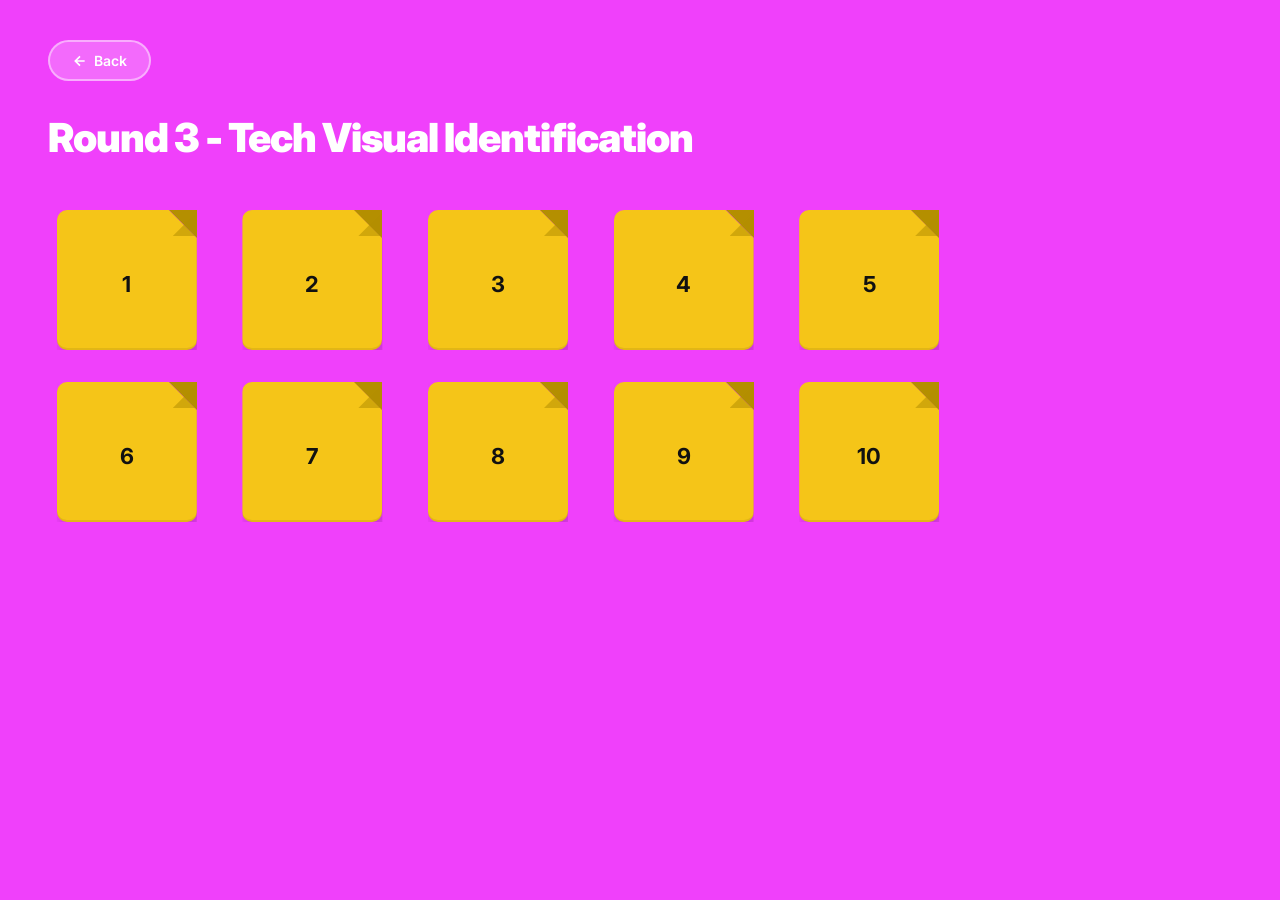
==== round3.html @ cc2d7a42 "Initial Commit" ====
<!DOCTYPE html>
<html lang="en">

<head>
    <meta charset="UTF-8" />
    <meta name="viewport" content="width=device-width, initial-scale=1.0" />

    <!-- SEO -->
    <title>Round 3 — Women's Day Celebration</title>
    <meta name="description"
        content="Round 3 entries for the Women's Day Celebration. Click any folder to view the entry image." />

    <!-- Shared stylesheet -->
    <link rel="stylesheet" href="css/styles.css" />

    <style>
        code {
            background: #f0f0f0;
            border-radius: 4px;
            padding: 2px 6px;
            font-size: 12px;
            color: #555;
        }
    </style>
</head>

<body>

    <!-- ================================================================
     ROUND 3 PAGE
     Identical structure to round2.html — only the data-round and
     data-label attributes differ, so the JS loads different images.
================================================================ -->
    <main class="round-page">

        <!-- ── Back link to hero page ── -->
        <a href="index.html" class="back-btn" aria-label="Back to home">
            <svg width="16" height="16" viewBox="0 0 24 24" fill="none" stroke="currentColor" stroke-width="2.5"
                aria-hidden="true">
                <path d="M19 12H5M12 19l-7-7 7-7" />
            </svg>
            Back
        </a>

        <!-- ── Page heading ── -->
        <h1 class="round-title" style="font-size: 40px; color: white;">Round 3 - Tech Visual Identification</h1>

        <!--
    ── Folder grid ──
    data-round : subfolder name inside /images/  (images/round3/)
    data-label : used in the lightbox header label
  -->
        <div class="folders-grid" id="folders-grid" data-round="round3" data-label="Round 3" role="list"
            aria-label="Round 3 participant entries">
            <!-- Folder cards are injected here by js/main.js -->
        </div>

    </main>

    <!-- Shared JS: renders folders + drives the lightbox -->
    <script src="js/main.js"></script>

</body>

</html>
---- css/styles.css ----
/* ============================================================
   Women's Day Celebration — Shared Styles
   All pages import this file for consistent look & feel.
   ============================================================ */

/* ---------- Google Font Import ---------- */
@import url('https://fonts.googleapis.com/css2?family=Inter:wght@400;600;700;900&display=swap');

/* ---------- CSS Reset & Base ---------- */
*,
*::before,
*::after {
  box-sizing: border-box;
  margin: 0;
  padding: 0;
}

:root {
  /* Brand colours extracted from the design */
  --magenta: #f040fb;
  /* vivid pink-magenta background */
  --magenta-dark: #c800d4;
  /* darker shade for depth */
  --folder-gold: #f5c518;
  /* golden yellow for folder icons */
  --folder-shadow: #d4a800;
  /* folder shadow / fold colour */
  --white: #ffffff;
  --black: #111111;
  --purple-deep: #4a1068;
  /* deep purple accent */
  --purple-mid: #7b2d9e;
  --btn-purple: #7c3aed;
  /* navigation button purple */
  --btn-hover: #5b21b6;
}

html,
body {
  height: 100%;
  font-family: 'Inter', sans-serif;
}

/* ============================================================
   HERO PAGE  (index.html)
   ============================================================ */

/* Full-viewport magenta hero */
.hero-page {
  min-height: 100vh;
  background-color: var(--magenta);
  display: flex;
  flex-direction: column;
  position: relative;
  overflow: hidden;
}

/* ---------- Scattered polaroid-frame decorations ---------- */
.decorations {
  position: absolute;
  inset: 0;
  pointer-events: none;
  z-index: 0;
}

/* Each .dot is a small rounded square tilted at various angles */
.dot {
  position: absolute;
  width: 48px;
  height: 48px;
  border: 3px solid rgba(255 255 255 / 0.35);
  border-radius: 6px;
  background: transparent;
}

/* ---------- Top navigation bar ---------- */
.navbar {
  position: relative;
  z-index: 10;
  display: flex;
  align-items: center;
  gap: 12px;
  padding: 28px 48px;
}

/* Conference Room stacked logo block */
.logo-mark {
  display: flex;
  gap: 4px;
  align-items: center;
  position: relative;
  width: 48px;
  height: 48px;
  flex-shrink: 0;
}

.logo-square {
  width: 22px;
  height: 22px;
  border-radius: 4px;
  position: absolute;
}

.logo-square.orange {
  background: #f5a623;
  top: 0;
  left: 18px;
}

.logo-square.purple {
  background: #7b2d9e;
  top: 14px;
  left: 0;
}

.logo-square.pink {
  background: #e879f9;
  top: 8px;
  left: 8px;
}

.logo-text {
  color: var(--white);
  font-size: 15px;
  font-weight: 700;
  line-height: 1.2;
  text-transform: lowercase;
  letter-spacing: 0.01em;
}

/* ---------- Hero content split layout ---------- */
.hero-content {
  position: relative;
  z-index: 5;
  flex: 1;
  display: grid;
  /* left text  |  right illustration */
  grid-template-columns: 1fr 1fr;
  align-items: start;
  padding: 24px 48px 24px;
  gap: 24px;
}

.hero-text {
  display: flex;
  flex-direction: column;
  gap: 40px;
}

.hero-title {
  font-size: clamp(48px, 6vw, 80px);
  font-weight: 900;
  color: var(--white);
  line-height: 1.1;
  letter-spacing: -1px;
}

/* ---------- Round buttons ---------- */
.hero-buttons {
  display: flex;
  flex-wrap: wrap;
  gap: 16px;
}

.btn-round {
  padding: 14px 36px;
  border: none;
  border-radius: 50px;
  /* pill shape */
  font-family: 'Inter', sans-serif;
  font-size: 17px;
  font-weight: 700;
  cursor: pointer;
  transition: transform 0.2s ease, box-shadow 0.2s ease;
  text-decoration: none;
  display: inline-flex;
  align-items: center;
  gap: 8px;
}

.btn-round:hover {
  transform: translateY(-3px);
  box-shadow: 0 8px 24px rgba(0 0 0 / 0.25);
}

.btn-round:active {
  transform: translateY(0);
}

/* Specific colour variants */
.btn-round.primary {
  background: var(--white);
  color: var(--purple-deep);
}

.btn-round.secondary {
  background: rgba(255 255 255 / 0.18);
  color: var(--white);
  border: 2px solid rgba(255 255 255 / 0.5);
  backdrop-filter: blur(6px);
}

.btn-round.coming-soon {
  background: rgba(0 0 0 / 0.15);
  color: rgba(255 255 255 / 0.6);
  border: 2px dashed rgba(255 255 255 / 0.35);
  cursor: not-allowed;
  font-style: italic;
}

/* ---------- Right-side illustration area ---------- */
.hero-illustration {
  display: flex;
  align-items: center;
  justify-content: center;
  position: relative;
  height: 100%;
  min-height: 340px;
}

.hero-illustration img {
  width: 100%;
  max-width: 520px;
  object-fit: contain;
  filter: drop-shadow(0 16px 40px rgba(0 0 0 / 0.2));
  animation: float 4s ease-in-out infinite;
}

@keyframes float {

  0%,
  100% {
    transform: translateY(0);
  }

  50% {
    transform: translateY(-14px);
  }
}

/* ============================================================
   ROUND PAGES  (round2.html, round3.html)
   ============================================================ */

.round-page {
  min-height: 100vh;
  background-color: var(--magenta);
  padding: 40px 48px 60px;
  font-family: 'Inter', sans-serif;
}

/* ── Back button ── */
.back-btn {
  display: inline-flex;
  align-items: center;
  gap: 6px;
  margin-bottom: 32px;
  padding: 10px 22px;
  background: rgba(255 255 255 / 0.22);
  border: 2px solid rgba(255 255 255 / 0.45);
  border-radius: 50px;
  color: var(--white);
  font-family: 'Inter', sans-serif;
  font-size: 14px;
  font-weight: 600;
  cursor: pointer;
  text-decoration: none;
  transition: background 0.2s;
}

.back-btn:hover {
  background: rgba(255 255 255 / 0.35);
}

/* ── Round page heading ── */
.round-title {
  font-size: clamp(36px, 5vw, 60px);
  font-weight: 900;
  color: var(--black);
  margin-bottom: 48px;
  letter-spacing: -1px;
}

/* ── Grid of 10 folder icons (5 columns, 2 rows) ── */
.folders-grid {
  display: grid;
  grid-template-columns: repeat(5, 1fr);
  gap: 32px 28px;
  max-width: 900px;
}

/* ── Individual folder / document icon ── */
.folder-card {
  position: relative;
  display: flex;
  flex-direction: column;
  align-items: center;
  justify-content: center;
  cursor: pointer;
  transition: transform 0.18s ease, filter 0.18s ease;
}

.folder-card:hover {
  transform: translateY(-6px) scale(1.04);
  filter: brightness(1.08);
}

.folder-card:active {
  transform: translateY(0) scale(0.98);
}

/* The actual document shape (SVG drawn in JS, or pure CSS below) */
.doc-icon {
  width: 140px;
  height: 140px;
  position: relative;
}

/* CSS document shape + folded corner */
.doc-body {
  position: absolute;
  inset: 0;
  background: var(--folder-gold);
  border-radius: 10px;
  /* Diagonal clip to create the folded corner */
  clip-path: polygon(0% 0%,
      80% 0%,
      100% 20%,
      100% 100%,
      0% 100%);
  box-shadow:
    4px 6px 12px rgba(0 0 0 / 0.18),
    inset 0 -2px 0 rgba(0 0 0 / 0.08);
}

/* The folded corner triangle */
.doc-fold {
  position: absolute;
  top: 0;
  right: 0;
  width: 0;
  height: 0;
  border-style: solid;
  border-width: 0 28px 28px 0;
  border-color: transparent var(--folder-shadow) transparent transparent;
  /* rotated so the fold shows a lighter triangle */
  filter: brightness(0.85);
}

/* Fold crease line */
.doc-fold::after {
  content: '';
  position: absolute;
  top: 2px;
  right: -28px;
  width: 24px;
  height: 24px;
  background: var(--folder-shadow);
  clip-path: polygon(100% 0%, 0% 100%, 100% 100%);
  opacity: 0.55;
}

/* Number label centred on the document */
.doc-number {
  position: absolute;
  inset: 0;
  display: flex;
  align-items: center;
  justify-content: center;
  font-size: 22px;
  font-weight: 700;
  color: var(--black);
  padding-top: 8px;
  /* offset for the fold */
  z-index: 2;
}

/* ============================================================
   IMAGE LIGHTBOX / MODAL
   ============================================================ */

.lightbox-overlay {
  display: none;
  /* hidden by default */
  position: fixed;
  inset: 0;
  background: rgba(0 0 0 / 0.78);
  backdrop-filter: blur(6px);
  z-index: 1000;
  align-items: center;
  justify-content: center;
  animation: fadeIn 0.2s ease;
}

/* JS adds .active to show it */
.lightbox-overlay.active {
  display: flex;
}

@keyframes fadeIn {
  from {
    opacity: 0;
  }

  to {
    opacity: 1;
  }
}

.lightbox-box {
  position: relative;
  background: var(--white);
  border-radius: 16px;
  padding: 16px;
  max-width: 88vw;
  max-height: 88vh;
  display: flex;
  flex-direction: column;
  align-items: center;
  gap: 12px;
  box-shadow: 0 24px 64px rgba(0 0 0 / 0.45);
  animation: popIn 0.22s ease;
  overflow: visible;
  /* allow close button to sit on the corner without clipping */
}

/* Row container: image on the left, timer on the right */
.lightbox-body {
  display: flex;
  flex-direction: row;
  align-items: center;
  gap: 24px;
  width: 100%;
}


@keyframes popIn {
  from {
    transform: scale(0.88);
    opacity: 0;
  }

  to {
    transform: scale(1);
    opacity: 1;
  }
}

.lightbox-box img {
  max-width: 100%;
  max-height: 72vh;
  object-fit: contain;
  border-radius: 8px;
}

/* "No image" placeholder shown when file is missing */
.lightbox-placeholder {
  width: 360px;
  height: 260px;
  display: flex;
  flex-direction: column;
  align-items: center;
  justify-content: center;
  gap: 14px;
  color: #999;
  font-size: 15px;
  text-align: center;
}

.lightbox-placeholder svg {
  opacity: 0.4;
}

.lightbox-label {
  font-size: 14px;
  font-weight: 600;
  color: #555;
  letter-spacing: 0.03em;
  text-transform: uppercase;
}

/* Close "×" button — sits inside the top-right corner of the card */
.lightbox-close {
  position: absolute;
  top: 10px;
  right: 10px;
  width: 36px;
  height: 36px;
  background: var(--black);
  color: var(--white);
  border: none;
  border-radius: 50%;
  font-size: 20px;
  line-height: 1;
  cursor: pointer;
  display: flex;
  align-items: center;
  justify-content: center;
  transition: background 0.15s;
  z-index: 10;
}

.lightbox-close:hover {
  background: #333;
}

/* ============================================================
   COUNTDOWN TIMER  — shown inside the lightbox below the image
   ============================================================ */

/* Wrapper that holds the SVG ring + the number */
.timer-wrap {
  display: flex;
  flex-direction: column;
  align-items: center;
  gap: 6px;
  margin-top: 4px;
}

/* SVG circular track */
.timer-svg {
  width: 80px;
  height: 80px;
  transform: rotate(-90deg);
  /* start arc from the top */
}

/* Grey background ring */
.timer-track {
  fill: none;
  stroke: #e5e5e5;
  stroke-width: 6;
}

/* Coloured progress ring — stroke-dashoffset animated by JS */
.timer-ring {
  fill: none;
  stroke: #22c55e;
  /* starts green */
  stroke-width: 6;
  stroke-linecap: round;
  transition: stroke-dashoffset 1s linear, stroke 0.4s ease;
}

/* The number displayed in the centre of the ring */
.timer-number {
  position: absolute;
  font-size: 22px;
  font-weight: 800;
  color: #222;
  /* centred over the SVG via JS-positioned wrapper */
}

/* Overlay container so number sits on top of SVG */
.timer-badge {
  position: relative;
  width: 80px;
  height: 80px;
  display: flex;
  align-items: center;
  justify-content: center;
}

/* "Time's up!" text shown when countdown finishes */
.timer-done {
  font-size: 13px;
  font-weight: 700;
  color: #ef4444;
  letter-spacing: 0.04em;
  text-transform: uppercase;
  animation: pulse 0.6s ease infinite alternate;
}

@keyframes pulse {
  from {
    opacity: 1;
    transform: scale(1);
  }

  to {
    opacity: 0.6;
    transform: scale(1.08);
  }
}


/* ============================================================
   RESPONSIVE TWEAKS
   ============================================================ */

@media (max-width: 900px) {
  .hero-content {
    grid-template-columns: 1fr;
    padding-bottom: 40px;
    text-align: center;
  }

  .hero-buttons {
    justify-content: center;
  }

  .hero-illustration {
    min-height: 240px;
  }

  .folders-grid {
    grid-template-columns: repeat(3, 1fr);
  }
}

@media (max-width: 560px) {
  .navbar {
    padding: 20px 24px;
  }

  .round-page {
    padding: 28px 20px 48px;
  }

  .folders-grid {
    grid-template-columns: repeat(2, 1fr);
    gap: 20px;
  }

  .doc-icon {
    width: 110px;
    height: 110px;
  }

  .doc-number {
    font-size: 18px;
  }
}
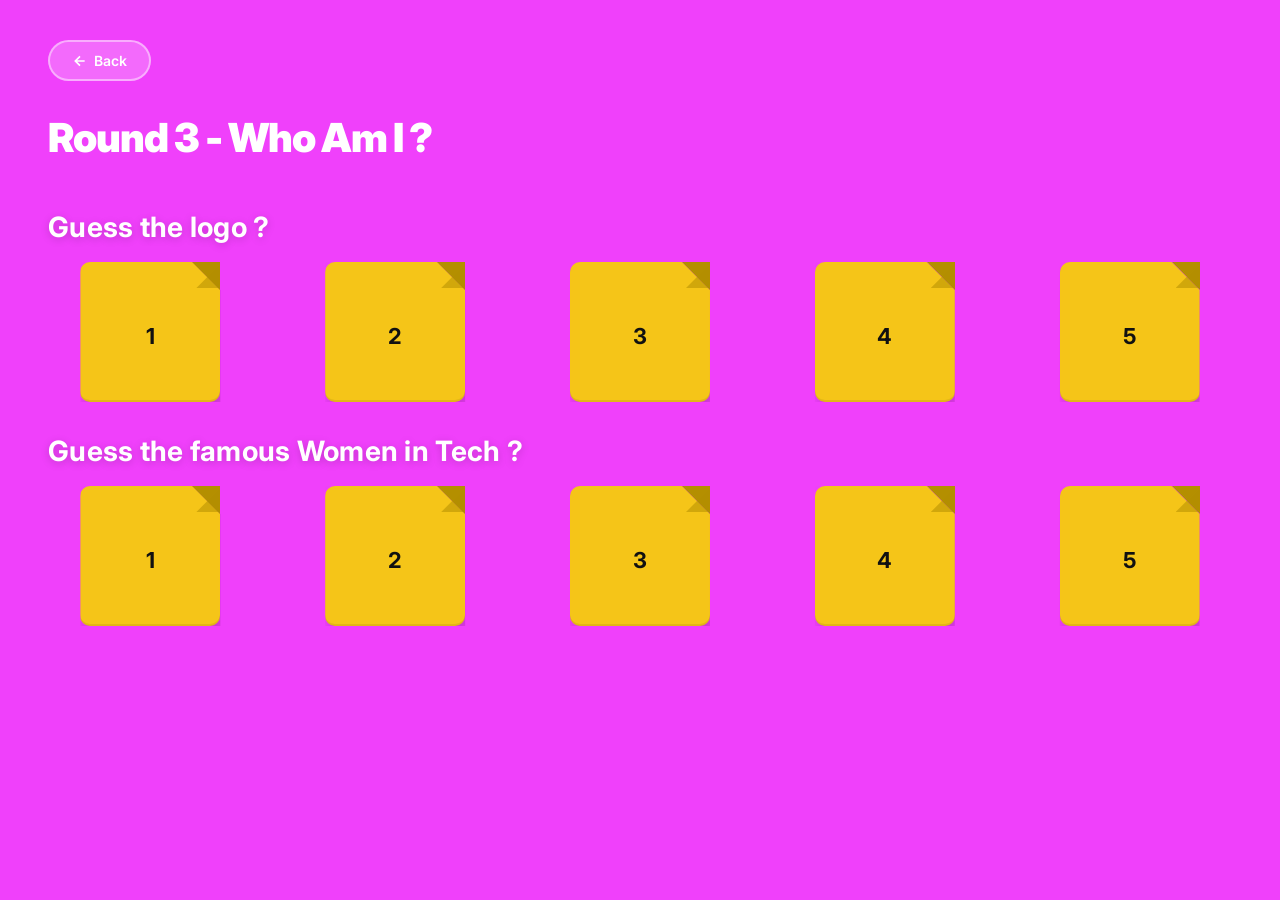
==== commit 81d4198a: "Added Clock with sound" ====
--- a/round3.html
+++ b/round3.html
@@ -43,16 +43,27 @@
         </a>
 
         <!-- ── Page heading ── -->
-        <h1 class="round-title" style="font-size: 40px; color: white;">Round 3 - Tech Visual Identification</h1>
+        <h1 class="round-title" style="font-size: 40px; color: white;">Round 3 - Who Am I ?</h1>
 
         <!--
-    ── Folder grid ──
+    ── Folder grid — Section 1 (folders 1–5) ──
     data-round : subfolder name inside /images/  (images/round3/)
     data-label : used in the lightbox header label
+    data-start / data-end : range of folder numbers to render
   -->
-        <div class="folders-grid" id="folders-grid" data-round="round3" data-label="Round 3" role="list"
-            aria-label="Round 3 participant entries">
-            <!-- Folder cards are injected here by js/main.js -->
+        <h2 class="section-subtitle">Guess the logo ?</h2>
+        <div class="folders-grid" id="folders-grid-1" data-round="round3" data-label="Round 3" data-start="1"
+            data-end="5" role="list" aria-label="Round 3 logo entries">
+            <!-- Folder cards 1–5 injected here by js/main.js -->
+        </div>
+
+        <!--
+    ── Folder grid — Section 2 (folders 6–10) ──
+  -->
+        <h2 class="section-subtitle">Guess the famous Women in Tech ?</h2>
+        <div class="folders-grid" id="folders-grid-2" data-round="round3" data-label="Round 3" data-start="6"
+            data-end="10" data-display-start="1" role="list" aria-label="Round 3 women in tech entries">
+            <!-- Folder cards 6–10 injected here by js/main.js -->
         </div>
 
     </main>
--- a/css/styles.css
+++ b/css/styles.css
@@ -281,12 +281,23 @@
   letter-spacing: -1px;
 }
 
-/* ── Grid of 10 folder icons (5 columns, 2 rows) ── */
+/* ── Section sub-headings (Round 3 logo / women-in-tech split) ── */
+.section-subtitle {
+  font-size: clamp(20px, 2.5vw, 28px);
+  font-weight: 700;
+  color: var(--white);
+  margin: 32px 0 18px;
+  letter-spacing: 0.01em;
+  text-shadow: 0 2px 8px rgba(0 0 0 / 0.18);
+}
+
+/* ── Grid of folder icons — fills full available width evenly ── */
 .folders-grid {
   display: grid;
   grid-template-columns: repeat(5, 1fr);
-  gap: 32px 28px;
-  max-width: 900px;
+  /* 5 equal columns, full width */
+  gap: 36px 40px;
+  width: 100%;
 }
 
 /* ── Individual folder / document icon ── */
@@ -504,6 +515,56 @@
   background: #333;
 }
 
+/* ── Clues panel — Round 3 Section 2 only ── */
+.lightbox-clues {
+  width: 100%;
+  display: flex;
+  flex-direction: column;
+  gap: 8px;
+  padding: 12px 14px;
+  background: #f8f4ff;
+  border-radius: 10px;
+  border: 1.5px solid #d8b4fe;
+  margin-top: 4px;
+}
+
+/* One clue row: badge on the left, text on the right */
+.clue-row {
+  display: flex;
+  align-items: center;
+  gap: 12px;
+}
+
+/* "🔍 Clue 1" / "💡 Clue 2" badge */
+.clue-badge {
+  display: inline-flex;
+  align-items: center;
+  gap: 4px;
+  padding: 3px 10px;
+  border-radius: 50px;
+  font-size: 12px;
+  font-weight: 700;
+  letter-spacing: 0.03em;
+  background: #7c3aed;
+  color: #fff;
+  white-space: nowrap;
+  flex-shrink: 0;
+}
+
+.clue-badge--2 {
+  background: #db2777;
+}
+
+/* Clue text */
+.clue-text {
+  font-size: 14px;
+  font-weight: 500;
+  color: #3b1d6e;
+  margin: 0;
+  flex: 1 1 180px;
+  line-height: 1.5;
+}
+
 /* ============================================================
    COUNTDOWN TIMER  — shown inside the lightbox below the image
    ============================================================ */
@@ -630,4 +691,146 @@
   .doc-number {
     font-size: 18px;
   }
+}
+
+/* ============================================================
+   HERO PAGE — FULL MOBILE RESPONSIVENESS
+   Covers phones (≤ 640px) and small tablets (≤ 768px).
+   Uses !important only where inline styles need overriding.
+   ============================================================ */
+
+@media (max-width: 768px) {
+
+  /* ── College branding navbar: shrink logo + text ── */
+  .college-navbar {
+    padding: 16px 20px;
+    gap: 10px;
+    justify-content: center;
+    /* centre on small screens */
+    text-align: center;
+  }
+
+  /* Override the inline width/height set by the user */
+  .college-logo {
+    width: 64px !important;
+    height: 64px !important;
+  }
+
+  /* Override inline font sizes for college name & dept */
+  .college-name {
+    font-size: 20px !important;
+    text-align: center !important;
+  }
+
+  .college-dept {
+    font-size: 15px !important;
+    text-align: center !important;
+  }
+
+  /* Stack the college info text centrally */
+  .college-info {
+    align-items: center;
+  }
+
+  /* ── Hero content: single column, centred ── */
+  .hero-content {
+    grid-template-columns: 1fr;
+    /* one column */
+    padding: 16px 20px 32px;
+    gap: 20px;
+    text-align: center;
+    align-items: center;
+  }
+
+  /* Remove the large desktop margin-top from hero-text */
+  .hero-text {
+    margin-top: 0 !important;
+    gap: 20px;
+    align-items: center;
+  }
+
+  /* Main event title: scale from 90px → readable mobile size */
+  h3.hero-title {
+    font-size: clamp(36px, 10vw, 60px) !important;
+    line-height: 1.15;
+  }
+
+  /* Subtitle quote */
+  h5.hero-title {
+    font-size: clamp(14px, 4vw, 18px) !important;
+    line-height: 1.5;
+    max-width: 90vw;
+  }
+
+  /* Buttons: wrap naturally, centred */
+  .hero-buttons {
+    justify-content: center;
+    flex-wrap: wrap;
+    margin-top: 24px !important;
+    gap: 12px;
+  }
+
+  .btn-round {
+    padding: 12px 26px;
+    font-size: 15px;
+  }
+
+  /* ── Illustration: show below the text, smaller ── */
+  .hero-illustration {
+    min-height: 180px;
+    order: -1;
+    /* move illustration ABOVE the text on phones */
+  }
+
+  /* Override inline height/width set on the <img> */
+  .hero-illustration img {
+    width: 92vw !important;
+    height: auto !important;
+    max-width: 360px;
+  }
+
+  /* ── Lightbox: stack image + timer vertically on mobile ── */
+  .lightbox-body {
+    flex-direction: column;
+    gap: 16px;
+  }
+
+  .lightbox-box {
+    padding: 14px 12px 16px;
+    max-width: 96vw;
+  }
+
+  .lightbox-box img {
+    max-height: 52vh;
+  }
+}
+
+/* Extra-small phones (≤ 400px) */
+@media (max-width: 400px) {
+
+  h3.hero-title {
+    font-size: 30px !important;
+  }
+
+  h5.hero-title {
+    font-size: 13px !important;
+  }
+
+  .college-name {
+    font-size: 17px !important;
+  }
+
+  .college-dept {
+    font-size: 13px !important;
+  }
+
+  .folders-grid {
+    grid-template-columns: repeat(2, 1fr);
+    gap: 14px;
+  }
+
+  .doc-icon {
+    width: 90px;
+    height: 90px;
+  }
 }
